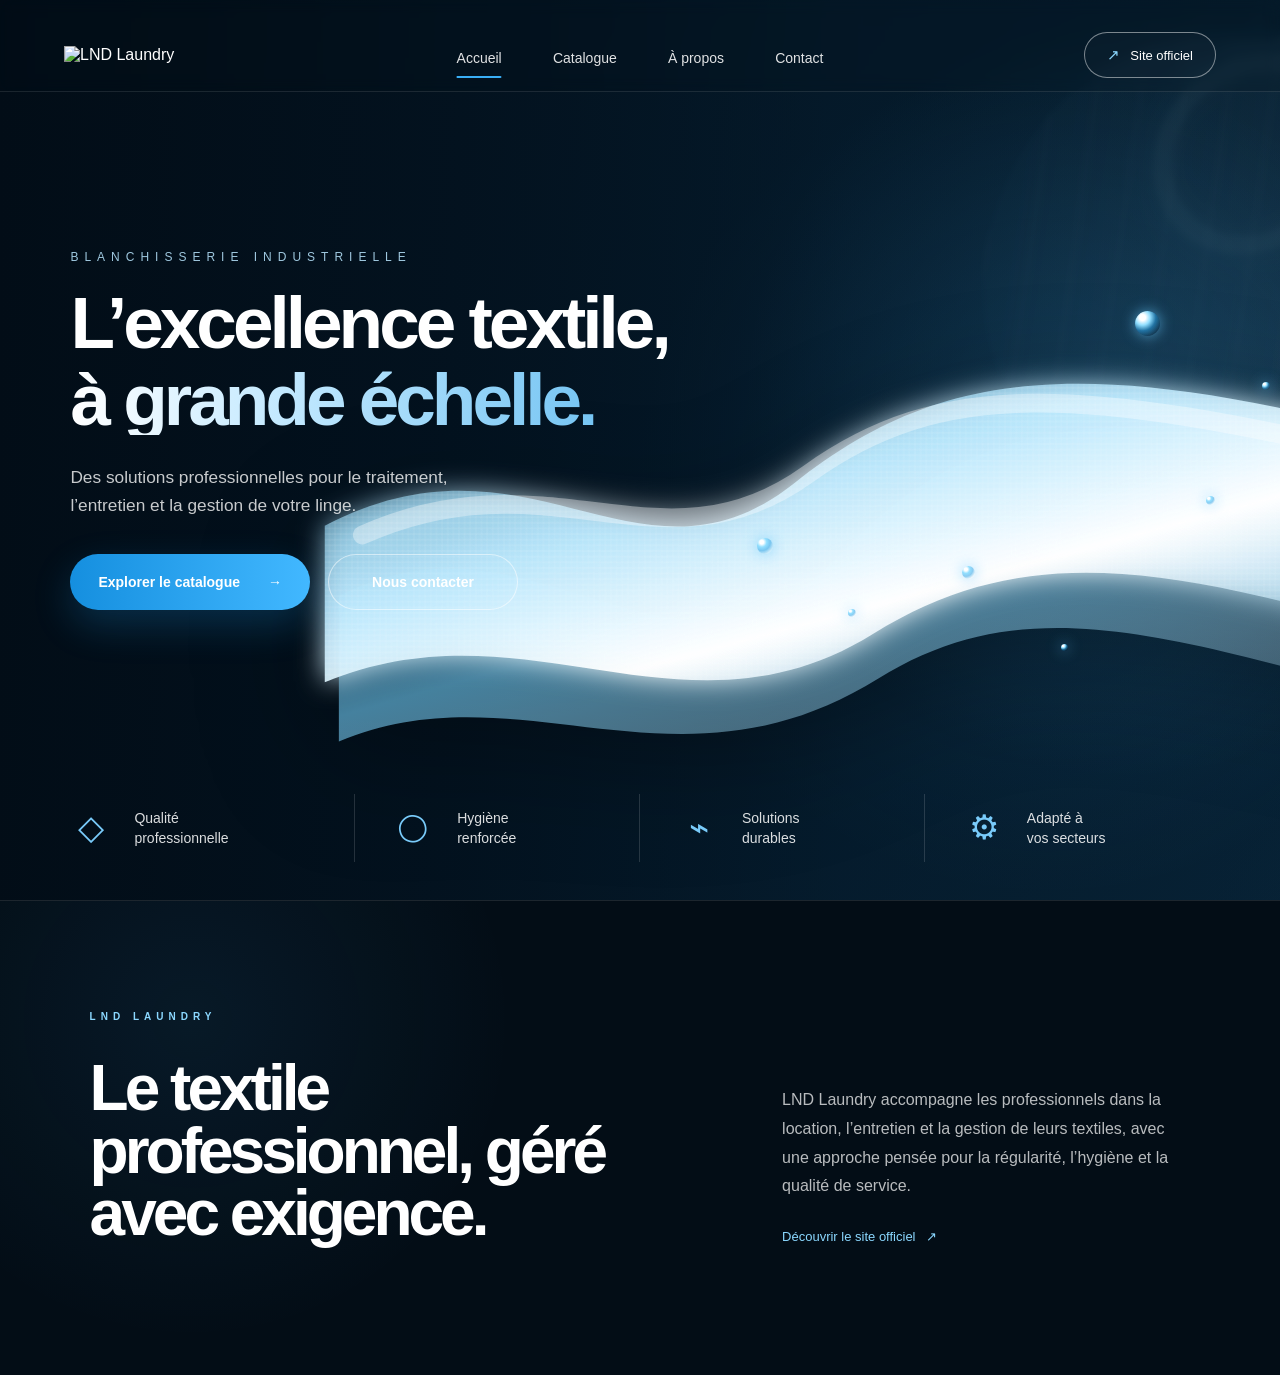
==== index.html @ d2b78d9b "Add files via upload" ====
<!DOCTYPE html>
<html lang="fr">
<head>
  <meta charset="UTF-8">
  <meta name="viewport" content="width=device-width, initial-scale=1.0">
  <meta name="description" content="LND Laundry — blanchisserie industrielle, location et entretien de textiles professionnels à Casablanca.">
  <meta name="theme-color" content="#03111d">
  <title>LND Laundry — Textile professionnel</title>
  <link rel="stylesheet" href="style.css">
</head>
<body>
  <a class="skip-link" href="#accueil">Aller au contenu</a>

  <div class="page-shell">
    <header class="site-header">
      <a class="brand" href="index.html" aria-label="LND Laundry — Accueil">
    <img
        class="brand-logo"
        src="C:\Users\abdel\Downloads\LND-Laundry-landing (1)\LND-Laundry-landing\Assets\palette-LND-4-x-3-in-1080-x-540-px-2.png"
        alt="LND Laundry"
    >
</a>

      <nav class="navigation" aria-label="Navigation principale">
        <a class="nav-link active" href="index.html">Accueil</a>
        <a class="nav-link" href="catalogue.html">Catalogue</a>
        <a class="nav-link" href="#a-propos">À propos</a>
        <a class="nav-link" href="https://www.lndlaundry.ma/contact/" target="_blank" rel="noopener noreferrer">Contact</a>
      </nav>

      <a class="official-site-button" href="https://www.lndlaundry.ma/" target="_blank" rel="noopener noreferrer">
        <span class="official-icon" aria-hidden="true">↗</span>
        <span>Site officiel</span>
      </a>
    </header>

    <main id="accueil">
      <section class="hero" aria-labelledby="hero-title">
        <div class="hero-copy">
          <p class="eyebrow">BLANCHISSERIE INDUSTRIELLE</p>

          <h1 id="hero-title">
            L’excellence textile,
            <span>à grande échelle.</span>
          </h1>

          <p class="hero-description">
            Des solutions professionnelles pour le traitement,<br>
            l’entretien et la gestion de votre linge.
          </p>

          <div class="hero-actions">
            <a class="primary-button" href="catalogue.html">
              <span>Explorer le catalogue</span>
              <span aria-hidden="true">→</span>
            </a>

            <a class="secondary-button" href="https://www.lndlaundry.ma/contact/" target="_blank" rel="noopener noreferrer">
              Nous contacter
            </a>
          </div>
        </div>

        <div class="hero-art" aria-hidden="true">
          <div class="machine-light"></div>
          <div class="steam-cloud steam-a"></div>
          <div class="steam-cloud steam-b"></div>
          <div class="steam-cloud steam-c"></div>

          <svg class="fabric-scene" viewBox="0 0 1100 680" xmlns="http://www.w3.org/2000/svg" role="presentation">
            <defs>
              <linearGradient id="fabricBackGradient" x1="0" y1="0" x2="1" y2="1">
                <stop offset="0" stop-color="#0d4a72" stop-opacity="0.18"/>
                <stop offset="0.46" stop-color="#6fc8f1" stop-opacity="0.62"/>
                <stop offset="1" stop-color="#dff5ff" stop-opacity="0.18"/>
              </linearGradient>

              <linearGradient id="fabricFrontGradient" x1="0" y1="0" x2="1" y2="1">
                <stop offset="0" stop-color="#62bfe9" stop-opacity="0.20"/>
                <stop offset="0.38" stop-color="#bceaff" stop-opacity="0.85"/>
                <stop offset="0.62" stop-color="#ffffff" stop-opacity="0.96"/>
                <stop offset="1" stop-color="#7bc8ef" stop-opacity="0.36"/>
              </linearGradient>

              <pattern id="weave" width="12" height="12" patternUnits="userSpaceOnUse">
                <path d="M0 2H12M0 8H12" stroke="#ffffff" stroke-opacity="0.22" stroke-width="0.8"/>
                <path d="M2 0V12M8 0V12" stroke="#ffffff" stroke-opacity="0.16" stroke-width="0.8"/>
              </pattern>

              <filter id="fabricGlow" x="-30%" y="-30%" width="160%" height="160%">
                <feGaussianBlur stdDeviation="14" result="blur"/>
                <feMerge>
                  <feMergeNode in="blur"/>
                  <feMergeNode in="SourceGraphic"/>
                </feMerge>
              </filter>
            </defs>

            <g class="fabric-layer fabric-layer-back">
              <path d="M-30 470 C180 360 330 610 505 425 C650 272 816 255 1130 345 L1130 585 C870 520 710 455 545 558 C330 692 162 544 -30 625 Z" fill="url(#fabricBackGradient)"/>
            </g>

            <g class="fabric-layer fabric-layer-main" filter="url(#fabricGlow)">
              <path d="M-45 395 C175 280 290 480 455 350 C608 230 760 205 1135 310 L1135 520 C860 438 704 408 540 510 C338 636 170 472 -45 562 Z" fill="url(#fabricFrontGradient)"/>
              <path d="M-45 395 C175 280 290 480 455 350 C608 230 760 205 1135 310 L1135 520 C860 438 704 408 540 510 C338 636 170 472 -45 562 Z" fill="url(#weave)" opacity="0.85"/>
              <path class="fabric-highlight" d="M-5 405 C196 315 314 452 470 340 C612 238 758 246 1090 323" fill="none" stroke="#ffffff" stroke-opacity="0.36" stroke-width="20" stroke-linecap="round"/>
            </g>
          </svg>

          <span class="water-drop drop-1"></span>
          <span class="water-drop drop-2"></span>
          <span class="water-drop drop-3"></span>
          <span class="water-drop drop-4"></span>
          <span class="water-drop drop-5"></span>
          <span class="water-drop drop-6"></span>
          <span class="water-drop drop-7"></span>
        </div>

        <div class="feature-strip" aria-label="Atouts LND Laundry">
          <div class="feature-item">
            <span class="feature-icon" aria-hidden="true">◇</span>
            <span>Qualité<br>professionnelle</span>
          </div>

          <div class="feature-item">
            <span class="feature-icon droplet-icon" aria-hidden="true">◯</span>
            <span>Hygiène<br>renforcée</span>
          </div>

          <div class="feature-item">
            <span class="feature-icon" aria-hidden="true">⌁</span>
            <span>Solutions<br>durables</span>
          </div>

          <div class="feature-item">
            <span class="feature-icon" aria-hidden="true">⚙</span>
            <span>Adapté à<br>vos secteurs</span>
          </div>
        </div>
      </section>

      <section class="about-section" id="a-propos">
        <div class="about-kicker">LND LAUNDRY</div>
        <div class="about-grid">
          <h2>Le textile professionnel, géré avec exigence.</h2>
          <div class="about-copy">
            <p>
              LND Laundry accompagne les professionnels dans la location, l’entretien et la gestion de leurs textiles, avec une approche pensée pour la régularité, l’hygiène et la qualité de service.
            </p>
            <a href="https://www.lndlaundry.ma/" target="_blank" rel="noopener noreferrer">Découvrir le site officiel <span aria-hidden="true">↗</span></a>
          </div>
        </div>
      </section>
    </main>
  </div>
</body>
</html>
---- style.css ----
/* =========================================================
   LND LAUNDRY — FRONT PAGE
========================================================= */


/* =========================================================
   ROOT
========================================================= */

:root {
    --bg: #03111d;
    --bg-deep: #020a12;
    --bg-soft: #08243a;

    --white: #ffffff;

    --muted: rgba(255, 255, 255, .72);
    --soft: rgba(255, 255, 255, .46);
    --line: rgba(255, 255, 255, .10);

    --blue: #39aef5;
    --blue-light: #8bd8ff;

    --max: 1480px;
}


/* =========================================================
   RESET
========================================================= */

* {
    box-sizing: border-box;
    margin: 0;
    padding: 0;
}


html {
    scroll-behavior: smooth;
}


body {
    min-height: 100vh;

    overflow-x: hidden;

    font-family:
        Inter,
        Arial,
        Helvetica,
        sans-serif;

    color: var(--white);

    background: var(--bg-deep);
}


a {
    color: inherit;
}


img {
    display: block;

    max-width: 100%;
}


/* =========================================================
   SKIP LINK
========================================================= */

.skip-link {
    position: fixed;

    top: -100px;
    left: 20px;

    z-index: 1000;

    padding:
        12px
        18px;

    border-radius: 999px;

    color: #06111a;

    background: white;

    text-decoration: none;
}


.skip-link:focus {
    top: 20px;
}


/* =========================================================
   PAGE
========================================================= */

.page-shell {
    min-height: 100vh;

    background:

        radial-gradient(
            circle at 82% 35%,
            rgba(52, 168, 242, .17),
            transparent 30%
        ),

        linear-gradient(
            120deg,
            #020d17 0%,
            #041827 52%,
            #08253a 100%
        );
}


/* =========================================================
   HEADER
========================================================= */

.site-header {
    position: absolute;

    top: 0;
    left: 0;

    z-index: 100;

    width: 100%;
    height: 92px;

    display: grid;

    grid-template-columns:
        1fr
        auto
        1fr;

    align-items: center;

    padding:
        0
        clamp(26px, 5vw, 86px);

    border-bottom:
        1px solid
        var(--line);

    background:
        rgba(2, 14, 24, .16);

    backdrop-filter:
        blur(7px);

    -webkit-backdrop-filter:
        blur(7px);
}
/* =========================================================
   HOME HEADER — HIDE ON SCROLL
========================================================= */

.site-header {
    transition:
        transform 0.45s cubic-bezier(.22, .61, .36, 1),
        opacity 0.35s ease;

    will-change: transform;

    z-index: 1000;
}


.site-header.header-hidden {
    transform: translateY(-105%);
    opacity: 0;
}

/* =========================================================
   LARGE LND LOGO
========================================================= */

.brand {
    justify-self: start;

    display: flex;
    align-items: center;
    justify-content: flex-start;

    width: 300px;
    height: 110px;

    overflow: visible;

    text-decoration: none;
}


.site-header .brand .brand-logo {
    display: block;

    width: 275px !important;
    height: auto !important;

    max-width: none !important;
    max-height: none !important;

    object-fit: contain;
    object-position: left center;

    flex-shrink: 0;
}


/* TABLET */

@media (max-width: 900px) {

    .brand {
        width: 220px;
        height: 85px;
    }

    .site-header .brand .brand-logo {
        width: 205px !important;
    }

}


/* PHONE */

@media (max-width: 560px) {

    .brand {
        width: 165px;
        height: 70px;
    }

    .site-header .brand .brand-logo {
        width: 155px !important;
    }

}


/* =========================================================
   NAVIGATION
========================================================= */

.navigation {
    justify-self: center;

    display: flex;

    align-items: center;

    gap:
        clamp(
            30px,
            4vw,
            68px
        );
}


.nav-link {
    position: relative;

    padding:
        37px
        0
        31px;

    color:
        rgba(255, 255, 255, .88);

    font-size: 14px;

    font-weight: 500;

    text-decoration: none;

    transition:
        color .25s ease;
}


.nav-link:hover {
    color:
        var(--blue-light);
}


/* =========================================================
   NAV UNDERLINE
========================================================= */

.nav-link::after {
    content: "";

    position: absolute;

    left: 50%;
    bottom: 19px;

    width: 0;
    height: 2px;

    transform:
        translateX(-50%);

    border-radius: 999px;

    background:
        var(--blue);

    transition:
        width .28s ease;
}


.nav-link:hover::after,
.nav-link.active::after {
    width: 100%;
}


/* =========================================================
   OFFICIAL WEBSITE BUTTON
========================================================= */

.official-site-button {
    justify-self: end;

    display: inline-flex;

    align-items: center;

    gap: 10px;

    padding:
        13px
        22px;

    border:
        1px solid
        rgba(255, 255, 255, .47);

    border-radius: 999px;

    color:
        white;

    background:
        rgba(255, 255, 255, .015);

    font-size: 13px;

    font-weight: 500;

    text-decoration: none;

    transition:
        transform .3s ease,
        border-color .3s ease,
        background .3s ease,
        box-shadow .3s ease;
}


.official-site-button:hover {
    transform:
        translateY(-2px);

    border-color:
        rgba(102, 203, 255, .88);

    background:
        rgba(58, 174, 245, .08);

    box-shadow:
        0
        10px
        35px
        rgba(31, 151, 224, .12);
}


.official-icon {
    color:
        var(--blue-light);

    font-size: 15px;
}


/* =========================================================
   HERO
========================================================= */

.hero {
    position: relative;

    min-height: 100svh;

    overflow: hidden;

    display: flex;

    align-items: center;

    padding:
        125px
        clamp(28px, 5.5vw, 96px)
        150px;

    isolation: isolate;
}


/* =========================================================
   HERO BACKGROUND
========================================================= */

.hero::before {
    content: "";

    position: absolute;

    inset: 0;

    z-index: -5;

    background:

        linear-gradient(
            90deg,
            rgba(2, 13, 23, .98) 0%,
            rgba(3, 18, 31, .92) 36%,
            rgba(5, 28, 46, .55) 66%,
            rgba(8, 35, 55, .24) 100%
        ),

        radial-gradient(
            circle at 88% 44%,
            rgba(88, 194, 255, .20),
            transparent 31%
        );
}


/* =========================================================
   HERO COPY
========================================================= */

.hero-copy {
    position: relative;

    z-index: 20;

    width:
        min(
            680px,
            54vw
        );

    margin-top: -15px;
}


/* =========================================================
   EYEBROW
========================================================= */

.eyebrow {
    margin-bottom: 25px;

    color: #9fc8df;

    font-size: 12px;

    font-weight: 500;

    letter-spacing: 6px;
}


/* =========================================================
   HERO TITLE
========================================================= */

.hero h1 {
    max-width: 780px;

    font-size:
        clamp(
            54px,
            5.7vw,
            92px
        );

    line-height: .94;

    font-weight: 770;

    letter-spacing: -4px;

    text-wrap: balance;
}


.hero h1 span {
    display: block;

    margin-top: 8px;

    background:

        linear-gradient(
            90deg,
            #ffffff 0%,
            #c8ebff 28%,
            #58b7ef 95%
        );

    background-clip: text;

    -webkit-background-clip: text;

    color: transparent;
}


/* =========================================================
   HERO DESCRIPTION
========================================================= */

.hero-description {
    margin-top: 28px;

    max-width: 620px;

    color:
        rgba(255, 255, 255, .78);

    font-size:
        clamp(
            16px,
            1.35vw,
            20px
        );

    line-height: 1.65;
}


/* =========================================================
   HERO BUTTONS
========================================================= */

.hero-actions {
    display: flex;

    align-items: center;

    gap: 18px;

    margin-top: 34px;
}


.primary-button,
.secondary-button {
    display: inline-flex;

    align-items: center;

    justify-content: center;

    gap: 28px;

    min-height: 56px;

    padding:
        0
        28px;

    border-radius: 999px;

    color: white;

    font-size: 14px;

    font-weight: 650;

    text-decoration: none;

    transition:
        transform .3s ease,
        box-shadow .3s ease,
        background .3s ease,
        border-color .3s ease;
}


/* =========================================================
   PRIMARY BUTTON
========================================================= */

.primary-button {
    background:

        linear-gradient(
            90deg,
            #158fdf,
            #42b8ff
        );

    box-shadow:

        0
        15px
        38px

        rgba(
            30,
            161,
            240,
            .22
        );
}


.primary-button:hover {
    transform:
        translateY(-3px);

    box-shadow:

        0
        19px
        48px

        rgba(
            30,
            161,
            240,
            .34
        );
}


/* =========================================================
   SECONDARY BUTTON
========================================================= */

.secondary-button {
    min-width: 190px;

    border:
        1px solid
        rgba(255, 255, 255, .52);

    background:
        rgba(255, 255, 255, .015);
}


.secondary-button:hover {
    transform:
        translateY(-3px);

    border-color:
        rgba(124, 211, 255, .75);

    background:
        rgba(255, 255, 255, .055);
}


/* =========================================================
   HERO ART
========================================================= */

.hero-art {
    position: absolute;

    top: 92px;
    right: -5%;
    bottom: 100px;

    z-index: 2;

    width: 72%;

    pointer-events: none;
}


/* =========================================================
   INDUSTRIAL MACHINE LIGHT
========================================================= */

.machine-light {
    position: absolute;

    top: -8%;
    right: -3%;

    width: 42%;
    height: 62%;

    opacity: .32;

    border-radius:
        55%
        0
        0
        55%;

    background:

        linear-gradient(
            90deg,
            rgba(125, 203, 246, .04),
            rgba(170, 224, 255, .14)
        ),

        repeating-linear-gradient(
            90deg,
            rgba(255, 255, 255, .08) 0 2px,
            transparent 2px 44px
        );

    filter:
        blur(3px);

    transform:
        skewX(-8deg);
}


.machine-light::after {
    content: "";

    position: absolute;

    top: 4%;
    right: 8%;

    width: 165px;
    height: 165px;

    border:
        18px solid
        rgba(190, 234, 255, .13);

    border-radius: 50%;

    box-shadow:

        0
        0
        45px
        rgba(108, 199, 250, .12),

        inset
        0
        0
        30px
        rgba(220, 246, 255, .08);
}


/* =========================================================
   FABRIC SVG
========================================================= */

.fabric-scene {
    position: absolute;

    right: -6%;
    bottom: 1%;

    width: 112%;
    height: auto;

    overflow: visible;

    filter:
        drop-shadow(
            0
            34px
            60px
            rgba(0, 0, 0, .38)
        );
}


/* =========================================================
   FABRIC ANIMATION
========================================================= */

.fabric-layer-back {
    transform-origin:
        54%
        54%;

    animation:

        fabricBack

        10s

        ease-in-out

        infinite;
}


.fabric-layer-main {
    transform-origin:
        58%
        54%;

    animation:

        fabricMain

        7.5s

        ease-in-out

        infinite;
}


.fabric-highlight {
    animation:

        highlightPulse

        6s

        ease-in-out

        infinite;
}


/* =========================================================
   STEAM
========================================================= */

.steam-cloud {
    position: absolute;

    bottom: 43%;

    width: 130px;
    height: 280px;

    border-radius: 50%;

    opacity: 0;

    background:

        radial-gradient(
            ellipse,
            rgba(230, 248, 255, .19),
            rgba(149, 216, 252, .05) 48%,
            transparent 72%
        );

    filter:
        blur(25px);

    animation:

        steamRise

        7s

        ease-in-out

        infinite;
}


.steam-a {
    right: 17%;
}


.steam-b {
    right: 35%;

    animation-delay: 2.2s;
}


.steam-c {
    right: 53%;

    animation-delay: 4.4s;
}


/* =========================================================
   WATER DROPS
========================================================= */

.water-drop {
    position: absolute;

    width: 11px;
    height: 11px;

    border-radius: 50%;

    background:

        radial-gradient(
            circle at 30% 26%,
            #ffffff 0 12%,
            #92dfff 30%,
            rgba(44, 162, 229, .55) 52%,
            rgba(40, 149, 214, .05) 76%
        );

    box-shadow:

        0
        0
        14px

        rgba(
            104,
            203,
            255,
            .65
        );

    animation:

        bubbleFloat

        5.5s

        ease-in-out

        infinite;
}


.drop-1 {
    right: 20%;
    top: 31%;

    width: 25px;
    height: 25px;
}


.drop-2 {
    right: 8%;
    top: 41%;

    width: 8px;
    height: 8px;

    animation-delay: .9s;
}


.drop-3 {
    right: 40%;
    top: 67%;

    width: 13px;
    height: 13px;

    animation-delay: 1.8s;
}


.drop-4 {
    right: 53%;
    top: 73%;

    width: 8px;
    height: 8px;

    animation-delay: 2.7s;
}


.drop-5 {
    right: 30%;
    top: 78%;

    width: 7px;
    height: 7px;

    animation-delay: 3.5s;
}


.drop-6 {
    right: 14%;
    top: 57%;

    width: 9px;
    height: 9px;

    animation-delay: 4.1s;
}


.drop-7 {
    right: 62%;
    top: 63%;

    width: 16px;
    height: 16px;

    animation-delay: 1.3s;
}


/* =========================================================
   FEATURE STRIP
========================================================= */

.feature-strip {
    position: absolute;

    left:
        clamp(
            28px,
            5.5vw,
            96px
        );

    right:
        clamp(
            28px,
            5.5vw,
            96px
        );

    bottom: 38px;

    z-index: 30;

    display: grid;

    grid-template-columns:
        repeat(
            4,
            1fr
        );

    align-items: stretch;
}


.feature-item {
    min-height: 68px;

    display: flex;

    align-items: center;

    gap: 22px;

    padding:
        0
        38px;

    border-right:

        1px solid

        rgba(
            255,
            255,
            255,
            .14
        );

    color:
        rgba(255, 255, 255, .86);

    font-size: 14px;

    line-height: 1.45;
}


.feature-item:first-child {
    padding-left: 0;
}


.feature-item:last-child {
    border-right: 0;
}


.feature-icon {
    min-width: 42px;

    color: #79cbfa;

    font-size: 34px;

    font-weight: 300;

    text-align: center;
}


.droplet-icon {
    transform:
        rotate(45deg)
        scale(.8);
}


/* =========================================================
   ABOUT SECTION
========================================================= */

.about-section {
    position: relative;

    z-index: 5;

    padding:
        110px
        clamp(28px, 7vw, 120px)
        130px;

    border-top:
        1px solid
        var(--line);

    background:

        radial-gradient(
            circle at 15% 25%,
            rgba(57, 174, 245, .08),
            transparent 28%
        ),

        #030d16;
}


.about-kicker {
    margin-bottom: 35px;

    color:
        var(--blue-light);

    font-size: 10px;

    font-weight: 700;

    letter-spacing: 5px;
}


.about-grid {
    width:
        min(
            100%,
            var(--max)
        );

    display: grid;

    grid-template-columns:

        minmax(
            0,
            1.2fr
        )

        minmax(
            280px,
            .8fr
        );

    gap: 80px;
}


.about-grid h2 {
    max-width: 760px;

    font-size:
        clamp(
            40px,
            5vw,
            78px
        );

    line-height: .98;

    letter-spacing: -4px;
}


.about-copy {
    align-self: end;
}


.about-copy p {
    color:
        var(--muted);

    font-size: 16px;

    line-height: 1.8;
}


.about-copy a {
    display: inline-flex;

    gap: 10px;

    margin-top: 28px;

    color:
        var(--blue-light);

    font-size: 13px;

    text-decoration: none;
}


/* =========================================================
   FABRIC MAIN ANIMATION
========================================================= */

@keyframes fabricMain {

    0%,
    100% {

        transform:

            translateY(2px)

            rotate(-1deg)

            skewX(-1deg)

            scaleY(.98);

    }


    50% {

        transform:

            translateY(-24px)

            rotate(1.2deg)

            skewX(1.5deg)

            scaleY(1.04);

    }

}


/* =========================================================
   FABRIC BACK ANIMATION
========================================================= */

@keyframes fabricBack {

    0%,
    100% {

        transform:

            translateY(12px)

            rotate(1deg)

            scaleY(.96);

    }


    50% {

        transform:

            translateY(-18px)

            rotate(-1.3deg)

            scaleY(1.04);

    }

}


/* =========================================================
   HIGHLIGHT
========================================================= */

@keyframes highlightPulse {

    0%,
    100% {

        opacity: .22;

        transform:
            translateX(-30px);

    }


    50% {

        opacity: .62;

        transform:
            translateX(55px);

    }

}


/* =========================================================
   STEAM ANIMATION
========================================================= */

@keyframes steamRise {

    0% {

        opacity: 0;

        transform:

            translateY(120px)

            scale(.68);

    }


    30% {
        opacity: .28;
    }


    70% {
        opacity: .12;
    }


    100% {

        opacity: 0;

        transform:

            translateY(-190px)

            translateX(38px)

            scale(1.45);

    }

}


/* =========================================================
   WATER ANIMATION
========================================================= */

@keyframes bubbleFloat {

    0%,
    100% {

        transform:

            translateY(0)

            scale(1);

    }


    50% {

        transform:

            translateY(-35px)

            scale(1.14);

    }

}


/* =========================================================
   TABLET
========================================================= */

@media (max-width: 1080px) {

    .navigation {
        gap: 28px;
    }


    .hero-copy {
        width: 60vw;
    }


    .hero-art {
        right: -22%;

        width: 84%;

        opacity: .78;
    }


    .feature-item {
        padding:
            0
            24px;
    }

}


/* =========================================================
   SMALL TABLET / MOBILE NAV
========================================================= */

@media (max-width: 860px) {

    .site-header {
        grid-template-columns:
            1fr
            auto;

        height: 78px;
    }


    .navigation {
        display: none;
    }


    /* logo fix on tablet/mobile */

    .brand {
        width: 115px;
        height: 56px;
    }


    .site-header .brand .brand-logo {
        max-width: 110px !important;
        max-height: 50px !important;
    }


    .hero {
        min-height: 900px;

        align-items: flex-start;

        padding-top: 150px;
    }


    .hero-copy {
        width: 100%;
    }


    .hero-art {
        top: 300px;

        right: -48%;

        bottom: 110px;

        width: 140%;

        opacity: .36;
    }


    .feature-strip {
        grid-template-columns:
            repeat(
                2,
                1fr
            );

        row-gap: 22px;
    }


    .feature-item:nth-child(2) {
        border-right: 0;
    }


    .about-grid {
        grid-template-columns:
            1fr;

        gap: 35px;
    }

}


/* =========================================================
   PHONE
========================================================= */

@media (max-width: 560px) {

    .site-header {
        padding:
            0
            20px;
    }


    .brand {
        width: 100px;
        height: 52px;
    }


    .site-header .brand .brand-logo {
        max-width: 96px !important;
        max-height: 45px !important;
    }


    .official-site-button {
        padding:
            10px
            14px;

        font-size: 11px;
    }


    .hero {
        min-height: 880px;

        padding:
            135px
            22px
            170px;
    }


    .hero h1 {
        font-size:
            clamp(
                52px,
                16vw,
                72px
            );

        letter-spacing: -3px;
    }


    .eyebrow {
        font-size: 9px;

        letter-spacing: 4px;
    }


    .hero-description br {
        display: none;
    }


    .hero-actions {
        flex-direction: column;

        align-items: stretch;

        width:
            min(
                100%,
                330px
            );
    }


    .primary-button,
    .secondary-button {
        width: 100%;
    }


    .hero-art {
        top: 380px;

        right: -95%;

        width: 205%;

        opacity: .30;
    }


    .feature-strip {
        left: 22px;
        right: 22px;

        bottom: 28px;

        gap:
            12px
            0;
    }


    .feature-item {
        min-height: 60px;

        gap: 10px;

        padding:
            0
            12px;

        font-size: 11px;
    }


    .feature-item:first-child {
        padding-left: 0;
    }


    .feature-icon {
        min-width: 28px;

        font-size: 25px;
    }


    .about-section {
        padding:
            80px
            22px
            95px;
    }


    .about-grid h2 {
        letter-spacing: -3px;
    }

}


/* =========================================================
   REDUCED MOTION
========================================================= */

@media (prefers-reduced-motion: reduce) {

    *,
    *::before,
    *::after {

        animation-duration:
            .01ms !important;

        animation-iteration-count:
            1 !important;

        transition-duration:
            .01ms !important;

        scroll-behavior:
            auto !important;
    }

}
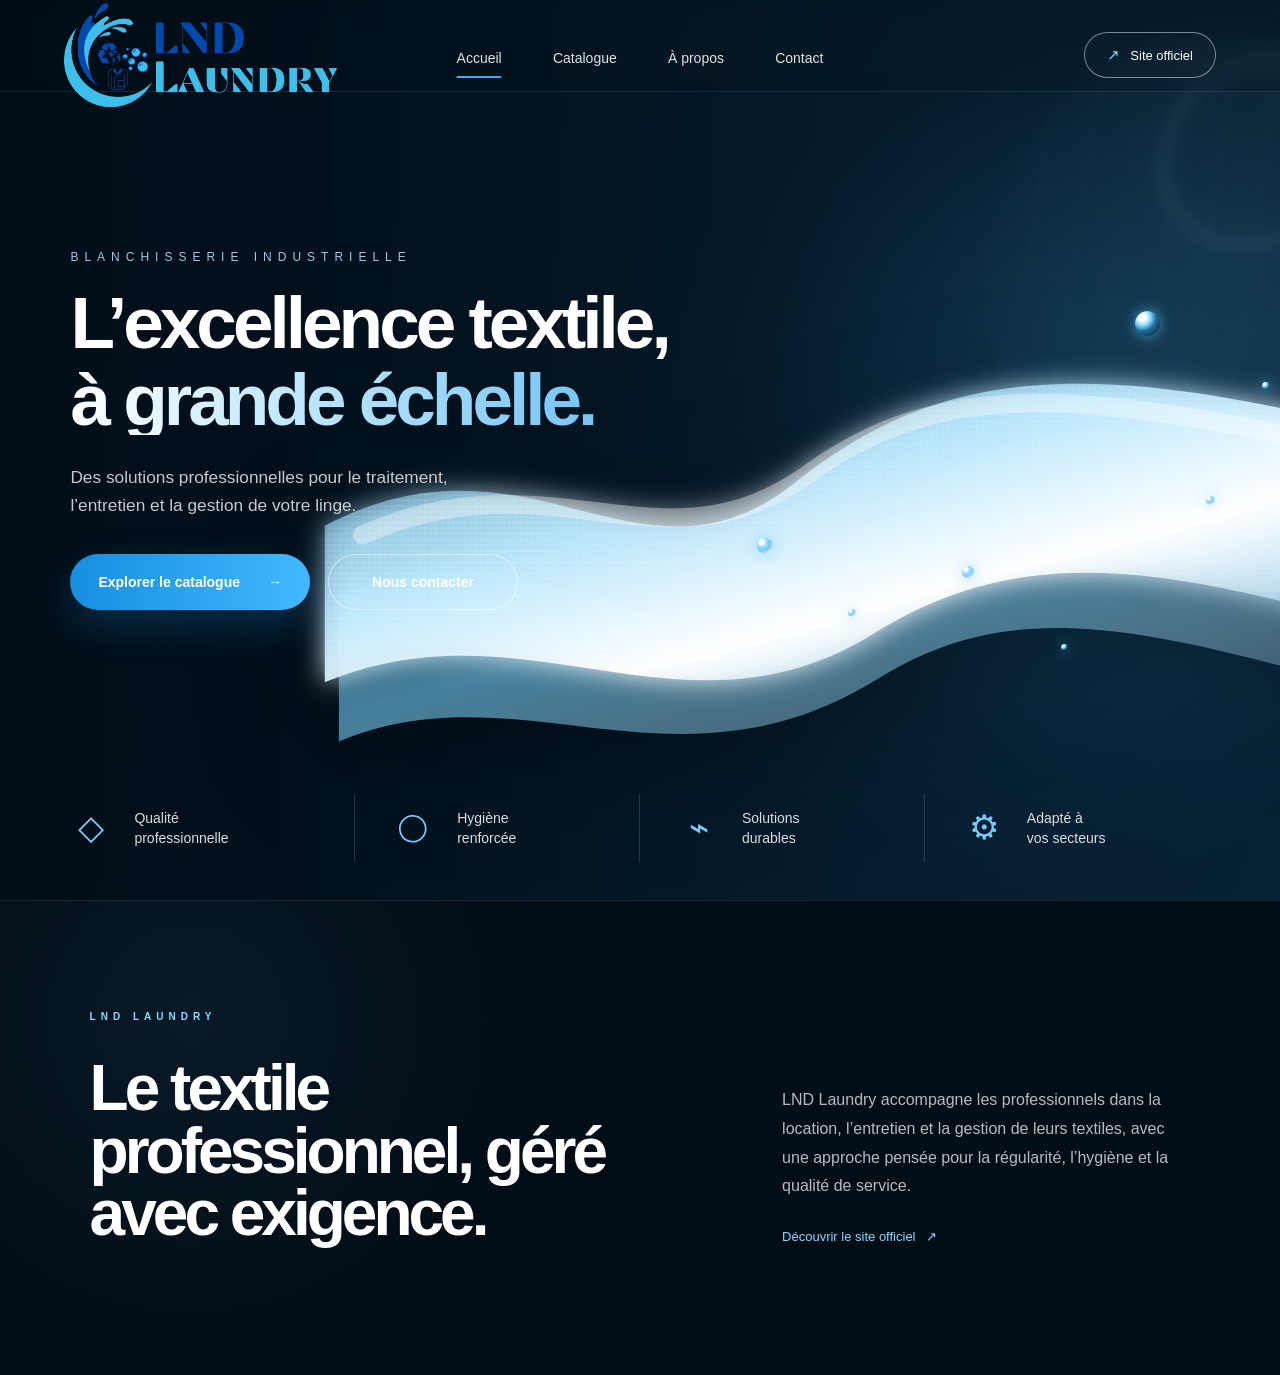
==== commit 6f2083e9: "Update index.html" ====
--- a/index.html
+++ b/index.html
@@ -16,7 +16,7 @@
       <a class="brand" href="index.html" aria-label="LND Laundry — Accueil">
     <img
         class="brand-logo"
-        src="C:\Users\abdel\Downloads\LND-Laundry-landing (1)\LND-Laundry-landing\Assets\palette-LND-4-x-3-in-1080-x-540-px-2.png"
+        src="Assets\palette-LND-4-x-3-in-1080-x-540-px-2.png"
         alt="LND Laundry"
     >
 </a>
